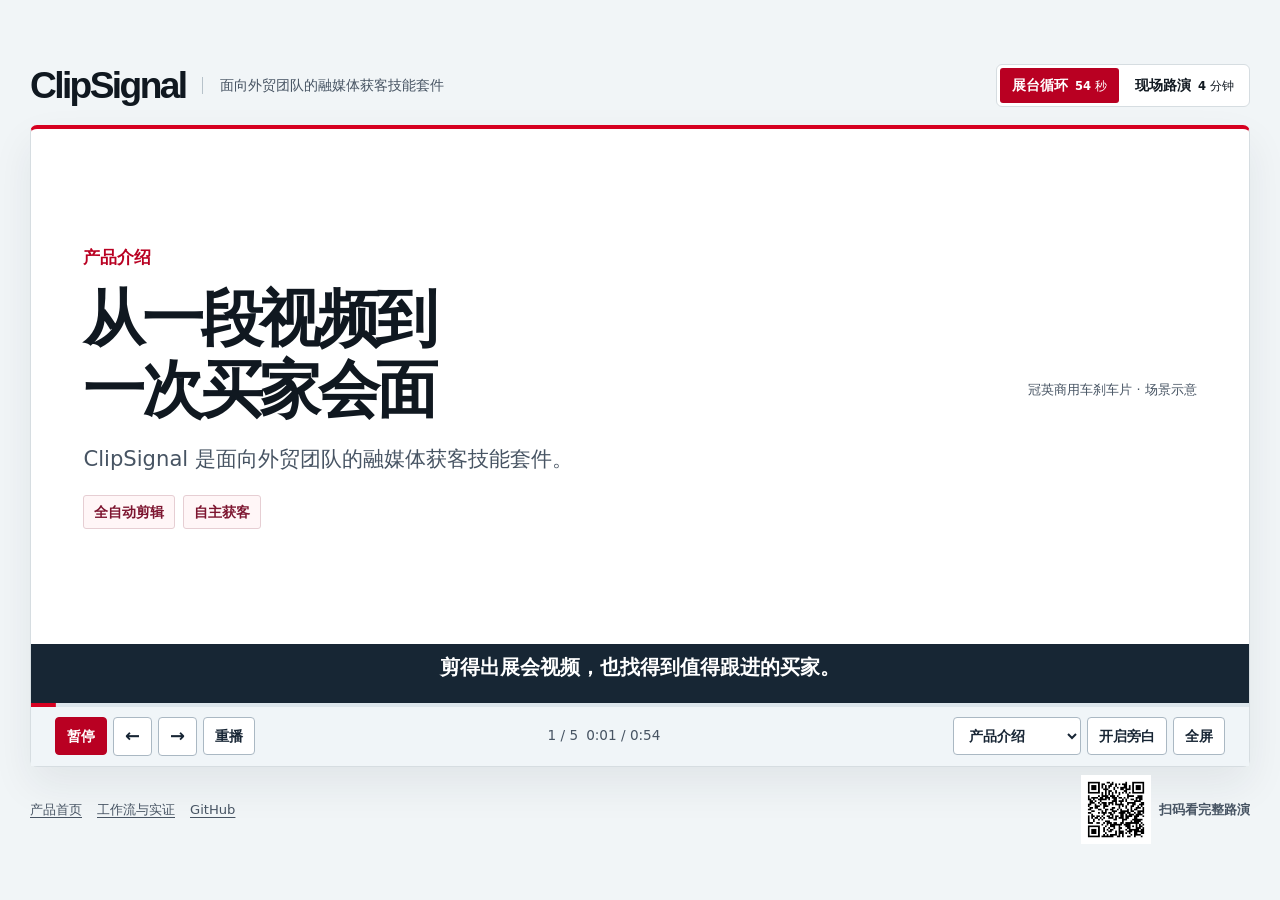
==== site/demo/index.html @ 575a1a0e "Add ClipSignal booth loop and roadshow" ====
<!doctype html>
<html lang="zh-CN">
<head>
  <meta charset="utf-8">
  <meta name="viewport" content="width=device-width, initial-scale=1">
  <title>ClipSignal · 产品演示与路演</title>
  <meta name="description" content="用 54 秒展台循环或 4 分钟现场路演，了解 ClipSignal 的全自动剪辑、自主获客与销售交接。">
  <meta property="og:title" content="ClipSignal · 产品演示与路演">
  <meta property="og:description" content="从企业素材到剪映草稿，从社媒评论到可核验买家。">
  <meta property="og:image" content="https://yuxuan6426.github.io/clipsignal/assets/showcase/case-kooying.webp">
  <link rel="canonical" href="https://yuxuan6426.github.io/clipsignal/demo/">
  <link rel="icon" href="data:,">
  <link rel="stylesheet" href="../style.css">
  <link rel="stylesheet" href="./demo.css">
  <script type="module" src="./demo.js"></script>
</head>
<body class="demo-page">
<a class="skip" href="#demo-main">跳到演示</a>
<main id="demo-main" class="deck">
  <header class="deck-header">
    <a class="deck-brand" href="../"><span>ClipSignal</span><small>面向外贸团队的融媒体获客技能套件</small></a>
    <nav class="deck-modes" aria-label="演示版本">
      <a href="?mode=booth" data-view="booth">展台循环 <small>54 秒</small></a>
      <a href="?mode=pitch" data-view="pitch">现场路演 <small>4 分钟</small></a>
    </nav>
  </header>
  <h1 class="visually-hidden">ClipSignal 产品演示</h1>
  <div class="deck-player" data-player>
    <div class="deck-stage" id="deck-stage" aria-label="演示内容">
      <div data-deck="booth" aria-label="展台循环">
    <section class="deck-slide deck-cover" id="booth-start" data-seconds="7" aria-labelledby="booth-start-title">
      <div class="deck-layout">
        <div class="deck-copy">
          <p class="deck-kicker">产品介绍</p>
          <h2 id="booth-start-title">从一段视频到一次买家会面</h2>
          <p class="deck-desc">ClipSignal 是面向外贸团队的融媒体获客技能套件。</p>
          <ul class="deck-tags" aria-label="关键交付"><li>全自动剪辑</li><li>自主获客</li></ul>
        </div>
        <figure class="deck-photo"><div data-art="case-kooying"></div><figcaption>冠英商用车刹车片 · 场景示意</figcaption></figure>
      </div>
      <div class="deck-transcript" aria-label="本章讲解">
        <p data-cue="0">剪得出展会视频，也找得到值得跟进的买家。</p>
      </div>
    </section>
    <section class="deck-slide" id="booth-edit" data-seconds="12" aria-labelledby="booth-edit-title">
      <div class="deck-layout">
        <div class="deck-copy">
          <p class="deck-kicker">全自动剪辑</p>
          <h2 id="booth-edit-title">已有素材，直接剪成草稿</h2>
          <p class="deck-desc">给 Agent 一条对标视频，它就用工作区素材制作可编辑的剪映草稿。</p>
          <ul class="deck-tags" aria-label="关键交付"><li>可编辑剪映草稿</li><li>缺镜头发补拍邮件</li></ul>
        </div>
        <figure class="deck-photo"><div data-art="scene-01"></div><figcaption>在自家工厂拍摄 · 场景示意</figcaption></figure>
      </div>
      <div class="deck-transcript" aria-label="本章讲解">
        <p data-cue="0">有参考和素材，就能生成剪映草稿。</p>
        <p data-cue="3280">缺什么镜头，按授权发邮件请团队补拍。</p>
      </div>
    </section>
    <section class="deck-slide" id="booth-leads" data-seconds="14" aria-labelledby="booth-leads-title">
      <div class="deck-layout">
        <div class="deck-copy">
          <p class="deck-kicker">自主获客</p>
          <h2 id="booth-leads-title">从一条评论找到一家企业</h2>
          <p class="deck-desc">从作品和评论看到采购线索，再核对作者主页与企业官网。</p>
          <ul class="deck-tags" aria-label="关键交付"><li>候选表</li><li>来源和观察时间</li></ul>
        </div>
        <div class="deck-panel"><p class="deck-panel-label">企业候选卡 · 合成示例</p><blockquote class="deck-quote">“我们在找适配重卡车队的制动件供货商。”</blockquote><dl class="deck-evidence"><div><dt>品类</dt><dd>官网列商用车制动件</dd></div><div><dt>角色</dt><dd>官网列经销服务</dd></div><div><dt>进口能力</dt><dd>待核</dd></div><div><dt>采购需求</dt><dd>评论提供信号，采购授权和规模待核</dd></div></dl></div>
      </div>
      <div class="deck-transcript" aria-label="本章讲解">
        <p data-cue="0">从视频和评论里发现买家信号。</p>
        <p data-cue="2720">回查主页和官网，把核验结果交给销售。</p>
      </div>
    </section>
    <section class="deck-slide" id="booth-outreach" data-seconds="11" aria-labelledby="booth-outreach-title">
      <div class="deck-layout">
        <div class="deck-copy">
          <p class="deck-kicker">邀约与交接</p>
          <h2 id="booth-outreach-title">把线索变成可执行的邀约</h2>
          <p class="deck-desc">通过自研 MCP 接入视频号。买家留下商务联系方式后，按授权进行后续沟通。</p>
          <ul class="deck-tags" aria-label="关键交付"><li>Gmail 邮件</li><li>云蝠智能电话</li></ul>
        </div>
        <figure class="deck-photo"><div data-art="scene-08"></div><figcaption>展会邀约 · 场景示意</figcaption></figure>
      </div>
      <div class="deck-transcript" aria-label="本章讲解">
        <p data-cue="0">视频号工作台随套件开源。</p>
        <p data-cue="2520">后续邀约用 Gmail 邮件或云蝠智能电话。</p>
      </div>
    </section>
    <section class="deck-slide" id="booth-case" data-seconds="10" aria-labelledby="booth-case-title">
      <div class="deck-layout">
        <div class="deck-copy">
          <p class="deck-kicker">冠英展会案例</p>
          <h2 id="booth-case-title">展位见面，或到湖州看工厂</h2>
          <p class="deck-desc">上海法兰克福汽配展 · 2026 年 12 月 2–5 日 · 冠英 1.1N59</p>
          <a class="deck-action" href="?mode=pitch">看 4 分钟完整路演 <span aria-hidden="true">→</span></a>
        </div>
        <figure class="deck-photo"><div data-art="scene-03"></div><figcaption>在自有展台演示 · 场景示意</figcaption></figure>
      </div>
      <div class="deck-transcript" aria-label="本章讲解">
        <p data-cue="0">跟着冠英的一次展会任务，看剪辑、获客和邀约怎样一起完成。</p>
      </div>
    </section>
      </div>
      <div data-deck="pitch" aria-label="现场路演">
    <section class="deck-slide deck-cover" id="pitch-start" data-seconds="18" aria-labelledby="pitch-start-title">
      <div class="deck-layout">
        <div class="deck-copy">
          <p class="deck-kicker">产品定位</p>
          <h2 id="pitch-start-title">把展会内容和海外买家接起来</h2>
          <p class="deck-desc">ClipSignal — 面向外贸团队的融媒体获客技能套件</p>
          <ul class="deck-tags" aria-label="关键交付"><li>剪映草稿与补拍清单</li><li>买家候选与销售交接</li></ul>
        </div>
        <figure class="deck-photo"><div data-art="case-kooying"></div><figcaption>冠英商用车刹车片 · 场景示意</figcaption></figure>
      </div>
      <div class="deck-transcript" aria-label="本章讲解">
        <p data-cue="0">对外贸团队来说，一条短视频可以介绍产品，评论也可能提供采购信号。</p>
        <p data-cue="5880">ClipSignal 把这两件事放进同一个展会任务。</p>
        <p data-cue="9395">团队收到可编辑的剪映草稿，以及能回查的买家候选。</p>
      </div>
    </section>
    <section class="deck-slide" id="pitch-case" data-seconds="22" aria-labelledby="pitch-case-title">
      <div class="deck-layout">
        <div class="deck-copy">
          <p class="deck-kicker">首发企业 · 浙江冠英</p>
          <h2 id="pitch-case-title">让买家在展会找到冠英</h2>
          <p class="deck-desc">首发适配 2026 上海法兰克福汽配展。面向商用车刹车片的进口商、批发商和车桥厂。</p>
          <ul class="deck-tags" aria-label="关键交付"><li>12 月 2–5 日</li><li>上海国家会展中心</li><li>冠英展位 1.1N59</li></ul>
        </div>
        <figure class="deck-photo"><div data-art="scene-03"></div><figcaption>冠英自有展台 · 场景示意</figcaption></figure>
      </div>
      <div class="deck-transcript" aria-label="本章讲解">
        <p data-cue="0">冠英做的是商用车刹车片。</p>
        <p data-cue="2340">一次具体任务，是让合适的进口商、批发商和车桥厂在上海展会看到产品。</p>
        <p data-cue="8725">有兴趣的买家可以在展位见面，也可以把湖州访厂排进行程。</p>
      </div>
    </section>
    <section class="deck-slide" id="pitch-edit" data-seconds="42" aria-labelledby="pitch-edit-title">
      <div class="deck-layout">
        <div class="deck-copy">
          <p class="deck-kicker">交付一 · 全自动剪辑</p>
          <h2 id="pitch-edit-title">参考给 Agent，草稿交给团队</h2>
          <p class="deck-desc">你选参考，也可以让 Agent 根据行业选题找对标。它用企业授权实拍生成草稿，缺镜头就出补拍清单。</p>
          <ol class="deck-steps"><li><strong>拆解参考</strong><span>开场、卖点、证明镜头、字幕和行动引导</span></li><li><strong>组织素材</strong><span>Agent Plan 理解原片音频、镜头和时码，缺片段按授权用 Gmail 发补拍说明</span></li><li><strong>交付剪映</strong><span>组织双语字幕、豆包旁白、原创配乐和过渡页，保留可编辑时间轴</span></li></ol>
        </div>
        <div class="deck-panel"><p class="deck-panel-label">剪映草稿示意</p><div class="timeline" aria-hidden="true"><div><b>实拍</b><i>工厂实拍</i><i>产品近景</i><i>展位</i></div><div><b>字幕</b><i>中英双语字幕</i><i>邀约</i></div><div><b>音频</b><i>旁白</i><i>原创配乐</i></div></div><p class="deck-note">22 秒双语草稿已原生读回，并人工确认在剪映首页可见。</p></div>
      </div>
      <div class="deck-transcript" aria-label="本章讲解">
        <p data-cue="0">团队可以指定一条参考，也可以让 Agent 先查找行业视频。</p>
        <p data-cue="4745">它拆解开场、卖点、证明镜头和节奏，再从工作区的授权实拍里找可用素材。</p>
        <p data-cue="11600">缺少产品近景一类的镜头时，按授权经 Gmail 发出补拍说明，拿到素材继续剪。</p>
        <p data-cue="18525">Agent Plan 分析音频、画面和时码，旁白、字幕、原创配乐各保留轨道。</p>
        <p data-cue="25180">冠英的二十二秒双语草稿已经读回，也确认在剪映首页可见。</p>
      </div>
    </section>
    <section class="deck-slide" id="pitch-leads" data-seconds="43" aria-labelledby="pitch-leads-title">
      <div class="deck-layout">
        <div class="deck-copy">
          <p class="deck-kicker">交付二 · 自主获客</p>
          <h2 id="pitch-leads-title">一条采购信号，一张企业证据卡</h2>
          <p class="deck-desc">博查找站外入口，Chrome 上看 X、Facebook 和 YouTube 的作品、评论及作者主页。视频号由自研 MCP 接入。</p>
          <ol class="deck-steps"><li><strong>找信号</strong><span>明确地区、品类、企业角色和关键词</span></li><li><strong>查企业</strong><span>回到官网或官方名录，核对品类、角色、进口能力和主动需求</span></li><li><strong>交接销售</strong><span>去重后输出候选表、Markdown、JSON 与下一步，附来源和观察时间</span></li></ol>
        </div>
        <div class="deck-panel"><p class="deck-panel-label">企业候选卡 · 合成示例</p><blockquote class="deck-quote">“我们在找适配重卡车队的制动件供货商。”</blockquote><dl class="deck-evidence"><div><dt>品类</dt><dd>官网列商用车制动件</dd></div><div><dt>角色</dt><dd>官网列经销服务</dd></div><div><dt>进口能力</dt><dd>待核</dd></div><div><dt>采购需求</dt><dd>评论提供信号，采购授权和规模待核</dd></div></dl></div>
      </div>
      <div class="deck-transcript" aria-label="本章讲解">
        <p data-cue="0">先把地区、品类和买家角色设清楚。</p>
        <p data-cue="3420">博查负责找入口，Chrome 在公开页面看作品、评论和作者主页。视频号用自研 MCP。</p>
        <p data-cue="10940">例如有人评论正在找重卡制动件供货商，Agent 会回到企业官网核对品类和经销角色。</p>
        <p data-cue="18145">采购需求与进口能力分别记录。评论可以提供信号，确认采购需要进一步的证据。</p>
        <p data-cue="24790">销售接手的是一份去重后的候选表，能回查来源、观察时间和待核项。</p>
      </div>
    </section>
    <section class="deck-slide" id="pitch-outreach" data-seconds="32" aria-labelledby="pitch-outreach-title">
      <div class="deck-layout">
        <div class="deck-copy">
          <p class="deck-kicker">自研接入 · 授权跟进</p>
          <h2 id="pitch-outreach-title">让找到的买家接上销售流程</h2>
          <p class="deck-desc">视频号工作台与 MCP 随套件开源。电话由云蝠智能 VoiceAgent 提供，Windows Codex 接入由 yuxuan6426 构建。</p>
          <div class="deck-links"><a href="https://github.com/yuxuan6426/clipsignal/tree/main/modules/wechat">视频号工作台与 MCP</a><a href="https://www.ccgpt.net/">云蝠智能官网</a><a href="https://github.com/yuxuan6426/yunfu-mcp-windows">Windows Codex MCP</a></div>
        </div>
        <div class="deck-panel"><p class="deck-panel-label">销售收到的交接记录</p><ol class="deck-steps"><li><strong>商务入口</strong><span>记录获准使用的联系方式和来源</span></li><li><strong>邀约回执</strong><span>邮件、通话、回复与预约状态</span></li><li><strong>下一步</strong><span>展位见面、访厂或补问</span></li></ol></div>
      </div>
      <div class="deck-transcript" aria-label="本章讲解">
        <p data-cue="0">视频号工作台把公开作品、可见评论和已关联账号带进同一套核验流程。</p>
        <p data-cue="6355">遇到获准跟进的买家，按平台权限给对方发私信，确认商务联系方式。</p>
        <p data-cue="11865">邮件走 Gmail。电话由云蝠智能拨打，Windows 上的 Codex 接入已开源。</p>
        <p data-cue="17930">把回复、预约和下一步交给销售，销售知道怎样继续。</p>
      </div>
    </section>
    <section class="deck-slide" id="pitch-event" data-seconds="25" aria-labelledby="pitch-event-title">
      <div class="deck-layout">
        <div class="deck-copy">
          <p class="deck-kicker">业务链路 · 展前到展后</p>
          <h2 id="pitch-event-title">让材料、线索和邀约用同一个任务</h2>
          <p class="deck-desc">同一份企业资料、买家画像和活动目标，贯穿两条工作流。</p>
          <ol class="deck-steps"><li><strong>展前</strong><span>工厂实拍、制作剪映草稿、建立买家候选表</span></li><li><strong>展中</strong><span>在自有展台补拍，审核后发布，跟进展位会面或湖州访厂</span></li><li><strong>展后</strong><span>按回执移交有效询盘，把反复出现的买家问题带回下一轮选题</span></li></ol>
        </div>
        <figure class="deck-photo"><div data-art="scene-01"></div><figcaption>展前在工厂实拍 · 场景示意</figcaption></figure>
      </div>
      <div class="deck-transcript" aria-label="本章讲解">
        <p data-cue="0">展前在工厂拍素材，同时核验目标买家。</p>
        <p data-cue="3660">展中补拍、审核发布，按授权跟进展位会面或湖州访厂。</p>
        <p data-cue="8820">展后销售接手有效询盘，内容团队把客户反复问的问题带回下一轮选题。</p>
      </div>
    </section>
    <section class="deck-slide" id="pitch-setup" data-seconds="24" aria-labelledby="pitch-setup-title">
      <div class="deck-layout">
        <div class="deck-copy">
          <p class="deck-kicker">运行与维护</p>
          <h2 id="pitch-setup-title">一句话装载，按任务走完</h2>
          <p class="deck-desc">运行环境为 Windows、Codex、配套 Skills 和隔离环境。总控可按需求运行剪辑、获客或两条并行。</p>
          <ol class="deck-steps"><li><strong>首次配置</strong><span>预检系统工具、Chrome 与 Gmail 插件，以及 Agent Plan、博查和 MCP</span></li><li><strong>故障续跑</strong><span>核对状态，修复可逆故障，复验后从安全断点续跑</span></li><li><strong>积累经验</strong><span>录入已验收做法，下次任务自动查阅</span></li></ol>
        </div>
        <div class="deck-panel"><p class="deck-panel-label">交付给接收团队</p><p class="deck-box-title">Windows + Codex</p><p>安装自检 · 工作流分流 · 本地项目记忆</p><a href="https://github.com/yuxuan6426/clipsignal/blob/main/INSTALL.md">查看安装与权限说明</a></div>
      </div>
      <div class="deck-transcript" aria-label="本章讲解">
        <p data-cue="0">在 Windows 的 Codex 里用一句话装载，先检查工具、插件和服务。</p>
        <p data-cue="5660">总控让两条链独立运行，也可以接到同一件展会任务上。</p>
        <p data-cue="10305">遇到可恢复故障会修复、复验和续跑。验收通过的做法会留给下一次任务。</p>
      </div>
    </section>
    <section class="deck-slide" id="pitch-proof" data-seconds="20" aria-labelledby="pitch-proof-title">
      <div class="deck-layout">
        <div class="deck-copy">
          <p class="deck-kicker">实证 · 冠英案例</p>
          <h2 id="pitch-proof-title">团队已经拿到哪些产物？</h2>
          <p class="deck-desc">已验证项带回执，展会验证项沿触达和预约链逐项收集。</p>
          <a class="deck-action" href="../guide/#proof">查看七项能力与实证 <span aria-hidden="true">→</span></a>
        </div>
        <div class="deck-panel"><p class="deck-panel-label">当前证据</p><div class="proof-group"><strong>已验证</strong><p>22 秒双语剪映草稿、跨平台候选核验、合成销售交接、视频号 MCP 读取、Gmail 测试发送、云蝠测试知识库读回。</p></div><div class="proof-group pending"><strong>展会待验</strong><p>企业账号正式发布、自动私信、邮件送达、实际外呼和到访。</p></div></div>
      </div>
      <div class="deck-transcript" aria-label="本章讲解">
        <p data-cue="0">目前已经验证草稿读回、买家核验和销售交接样例。</p>
        <p data-cue="4580">视频号读取、Gmail 测试发送和云蝠知识库读回也有记录。</p>
        <p data-cue="9440">正式发布、私信、邮件送达、外呼和到访，按展会回执继续验收。</p>
      </div>
    </section>
    <section class="deck-slide" id="pitch-begin" data-seconds="14" aria-labelledby="pitch-begin-title">
      <div class="deck-layout">
        <div class="deck-copy">
          <p class="deck-kicker">开源体验</p>
          <h2 id="pitch-begin-title">在 Codex 发一句话</h2>
          <p class="deck-desc">先跑环境自检和合成候选验收，确认团队此刻能使用哪些工作流。</p>
          <div class="deck-links"><a href="https://github.com/yuxuan6426/clipsignal">GitHub 源码</a><a href="../guide/">完整工作流</a><a href="https://b1x.work/events/competitions/cmp_d76ad4530fe1447d8707d3247ce5c7ad">B1X 参赛页</a></div>
        </div>
        <div class="deck-panel"><p class="deck-panel-label">复制到 Codex</p><p id="demo-prompt" class="deck-prompt">请从 https://github.com/yuxuan6426/clipsignal 安装并装载 ClipSignal，按仓库的 INSTALL.md 运行环境自检和合成候选验收，告诉我当前可用的模块和配置缺项。</p><button class="deck-action" type="button" data-copy hidden>复制提示词</button><span class="copy-status" role="status"></span></div>
      </div>
      <div class="deck-transcript" aria-label="本章讲解">
        <p data-cue="0">打开 GitHub 仓库，在 Windows 的 Codex 发出这条提示词。</p>
        <p data-cue="4840">先跑自检和合成候选，再把你的企业资料与展会目标带进去。</p>
      </div>
    </section>
      </div>
    </div>
    <div class="deck-chrome" data-chrome hidden>
      <p class="deck-caption" data-caption></p>
      <div class="deck-progress" role="progressbar" aria-label="播放进度" aria-valuemin="0" aria-valuemax="100" aria-valuenow="0"><span data-progress></span></div>
      <div class="deck-controls">
        <div class="deck-transport" aria-label="播放器控制" role="group">
          <button class="deck-button is-primary" type="button" data-play aria-keyshortcuts="Space">播放</button>
          <button class="deck-button deck-arrow" type="button" data-prev aria-label="上一章" aria-keyshortcuts="ArrowLeft">←</button>
          <button class="deck-button deck-arrow" type="button" data-next aria-label="下一章" aria-keyshortcuts="ArrowRight">→</button>
          <button class="deck-button" type="button" data-restart>重播</button>
        </div>
        <div class="deck-count" aria-label="当前章节"><span data-count></span><time data-clock>0:00</time></div>
        <div class="deck-options">
          <label class="chapter-label"><span class="visually-hidden">跳到章节</span><select class="deck-button" data-chapter aria-label="跳到章节"></select></label>
          <button class="deck-button" type="button" data-sound>开启旁白</button>
          <button class="deck-button" type="button" data-expand aria-keyshortcuts="F">全屏</button>
        </div>
      </div>
      <span class="visually-hidden" data-announce role="status"></span>
      <audio preload="none" data-narration></audio>
    </div>
  </div>
  <footer class="deck-footer">
    <div><a href="../">产品首页</a><a href="../guide/">工作流与实证</a><a href="https://github.com/yuxuan6426/clipsignal">GitHub</a></div>
    <a class="deck-qr-link" href="?mode=pitch"><figure class="deck-qr"><img src="./media/pitch-qr.png" width="256" height="256" alt="扫码打开 ClipSignal 现场路演"><figcaption>扫码看完整路演</figcaption></figure></a>
  </footer>
</main>
</body>
</html>
---- site/style.css ----
:root {
  color-scheme: light;
  --case-red: #d60020;
  --case-red-dark: #aa0019;
  --case-ink: #101820;
  --case-muted: #404b55;
  --case-line: #dce2e6;
  --case-blue: #e8f3fa;
  --case-gray: #f2f4f5;
  --anchor-offset: 6rem;
  font: 16px/1.6 "Microsoft YaHei", "PingFang SC", system-ui, sans-serif;
  color: var(--case-ink);
  background: #fff;
}
* { box-sizing: border-box; }
body { margin: 0; }
a { color: inherit; text-underline-offset: .22em; }
a:focus-visible, button:focus-visible, summary:focus-visible {
  outline: 3px solid var(--case-red);
  outline-offset: 4px;
}
h2 { line-height: 1.25; margin: 0 0 .7em; }
nav { display: flex; align-items: center; flex-wrap: wrap; }
nav a { text-decoration: none; }
nav a:hover { text-decoration: underline; }
main [id], #main { scroll-margin-top: var(--anchor-offset); }
.skip {
  position: absolute;
  left: 1rem;
  top: -10rem;
  z-index: 4;
  padding: .5rem;
  background: #fff;
}
.skip:focus { top: 1rem; }
.art { display: block; width: 100%; height: auto; }
.prompt { padding: clamp(15px, 3vw, 26px); }
.prompt p { margin: 0 0 1em; overflow-wrap: anywhere; }
.copy-state { display: inline-block; margin-inline-start: .6em; font-size: .83rem; }

.case-shell { width: min(1380px, 92%); margin-inline: auto; }
.case-header { position: sticky; top: 0; z-index: 2; background: #fff; border-bottom: 1px solid var(--case-line); }
.case-header-row { min-height: 70px; display: flex; align-items: center; justify-content: space-between; gap: 20px; }
.case-brand { display: flex; align-items: center; gap: 19px; color: inherit; text-decoration: none; white-space: nowrap; }
.case-brand strong { font-weight: 800; font-size: clamp(1.38rem, 2.3vw, 2.15rem); letter-spacing: -.052em; }
.case-brand span { padding-left: 18px; border-left: 1px solid #bec7ce; line-height: 1.5; }
.case-header nav { gap: clamp(12px, 2.8vw, 41px); font-weight: 600; }
.case-header nav a[aria-current], .case-header nav a:hover { color: var(--case-red-dark); }

.case-hero { overflow: hidden; background: var(--case-blue); }
.case-hero-grid {
  display: grid;
  grid-template-columns: minmax(0, 1fr) minmax(0, 1.05fr);
  align-items: center;
  min-height: clamp(395px, 33vw, 500px);
  gap: 18px;
}
.case-hero-copy { padding-block: clamp(32px, 4vw, 58px); }
.case-event {
  color: var(--case-red-dark);
  font: 750 clamp(.9rem, 1.65vw, 1.5rem)/1.2 Arial, sans-serif;
  text-transform: uppercase;
  letter-spacing: .015em;
  margin: 0 0 .72em;
}
.case-hero h1 { margin: 0; font-size: clamp(2.45rem, 4.8vw, 4.7rem); line-height: 1.12; letter-spacing: -.04em; }
.case-intro {
  font-size: clamp(1rem, 1.45vw, 1.23rem);
  margin: 1.25rem 0 1.45rem;
  max-width: 34em;
  color: #26313a;
}
.case-actions { display: flex; flex-wrap: wrap; gap: 12px; }
.case-button {
  line-height: 1.4;
  font-family: inherit;
  font-weight: 700;
  font-size: 1rem;
  display: inline-flex;
  align-items: center;
  text-decoration: none;
  border: 1px solid var(--case-red);
  border-radius: 2px;
  background: var(--case-red);
  color: #fff;
  padding: .72em 1.25em;
  cursor: pointer;
}
.case-button:not([hidden]):hover { background: var(--case-red-dark); border-color: var(--case-red-dark); color: #fff; }
.case-button[hidden] { display: none; }
.case-outline { color: var(--case-ink); border-color: #9cabb5; background: #fafdff; }
.case-product { position: relative; margin: 0; }
.case-product img {
  display: block;
  width: 100%;
  height: auto;
  mask-image: linear-gradient(90deg, transparent, #000 6%, #000 94%, transparent),
    linear-gradient(180deg, transparent, #000 7%, #000 92%, transparent);
  mask-composite: intersect;
}
.case-product figcaption { margin: 0 .25rem .65rem; color: var(--case-muted); text-align: right; font-size: .8rem; }

.case-facts {
  display: grid;
  grid-template-columns: 1fr 1fr 1.24fr;
  padding-block: clamp(16px, 2.4vw, 30px);
  margin-block: 0;
}
.case-facts div { display: flex; justify-content: center; align-items: baseline; gap: 12px; padding-inline: 9px; }
.case-facts div + div { border-left: 1px solid var(--case-line); }
.case-facts dt { font-size: .89rem; color: var(--case-muted); }
.case-facts dd { margin: 0; font-size: clamp(1.08rem, 2vw, 1.7rem); font-weight: 750; }
.case-facts strong { color: var(--case-red-dark); }

.case-red { background: var(--case-red); color: #fff; padding-block: 15px; text-align: center; }
.case-red h2 { font-size: clamp(1.4rem, 2.55vw, 2.3rem); line-height: 1.25; margin: 0; font-weight: 750; letter-spacing: -.02em; }
.case-outputs { display: grid; grid-template-columns: repeat(2, minmax(0, 1fr)); gap: clamp(18px, 3vw, 46px); padding-block: clamp(24px, 3.4vw, 52px); }
.case-output { display: grid; grid-template-columns: minmax(0, 1fr) minmax(0, 1fr); align-items: start; gap: clamp(14px, 2vw, 29px); }
.case-output-photo .art { aspect-ratio: 1.7; object-fit: cover; }
.case-output h3, .case-timeline h3 { font-size: clamp(1.14rem, 1.8vw, 1.62rem); line-height: 1.25; margin: 0; }
.case-output p, .case-timeline p { color: var(--case-muted); margin: .55em 0; }
.case-output a, .case-tech-links a { color: var(--case-red-dark); font-weight: 650; }

.case-support {
  display: grid;
  grid-template-columns: repeat(2, minmax(0, 1fr));
  gap: clamp(14px, 2.4vw, 34px);
  margin-bottom: clamp(24px, 3.4vw, 52px);
}
.case-channel {
  display: grid;
  grid-template-columns: minmax(86px, 25%) minmax(0, 1fr);
  align-items: start;
  gap: clamp(14px, 2vw, 24px);
  padding: clamp(14px, 2vw, 24px);
  border: 1px solid var(--case-line);
  background: #f7fafc;
}
.case-channel-art .art { aspect-ratio: 3/2; object-fit: cover; }
.case-channel h3 { margin: 0; font-size: clamp(1.12rem, 1.7vw, 1.55rem); line-height: 1.25; }
.case-channel p { margin: .55em 0; color: var(--case-muted); }
.case-channel-links { display: flex; flex-wrap: wrap; gap: .3em 1.25em; }
.case-channel-links a, #wechat.diagram a { color: var(--case-red-dark); font-weight: 650; }

.case-schedule { background: var(--case-gray); padding-block: clamp(26px, 3.4vw, 46px); }
.case-schedule a { color: var(--case-red-dark); font-weight: 650; }
.case-schedule h2, .case-technical h2 { font-size: clamp(1.45rem, 2.3vw, 2rem); letter-spacing: -.025em; }
.case-timeline { display: grid; grid-template-columns: repeat(3, 1fr); }
.case-timeline article { padding-right: clamp(12px, 3vw, 44px); }
.case-timeline article + article { padding-left: clamp(12px, 3vw, 44px); border-left: 1px solid #c7d0d7; }
.case-timeline p { margin-bottom: 0; }
.case-technical { padding-block: clamp(28px, 4vw, 52px); }
.case-tech-links { display: flex; flex-wrap: wrap; gap: 16px 28px; }
.case-setup { max-width: 43rem; margin-top: .9rem; }
.case-setup summary { cursor: pointer; width: fit-content; }
.case-setup .prompt { margin-top: .65rem; background: var(--case-gray); border-radius: 0; }
.case-footer { border-top: 1px solid var(--case-line); padding-block: 19px; }
.case-footer .case-shell { display: flex; align-items: baseline; flex-wrap: wrap; gap: 7px 17px; color: var(--case-muted); }
.case-footer strong { color: var(--case-ink); }
.case-footer a:last-child { margin-inline-start: auto; }

@media (max-width: 860px) {
  .case-hero h1 { font-size: clamp(2.05rem, 5.3vw, 3.7rem); }
  .case-output { grid-template-columns: 1fr; align-content: start; gap: 12px; }
  .case-support { grid-template-columns: 1fr; }
}
@media (max-width: 600px) {
  :root { --anchor-offset: 1rem; }
  .case-shell { width: 91%; }
  .case-header { position: static; }
  .case-header-row { flex-wrap: wrap; min-height: 0; padding-block: 9px; row-gap: 4px; }
  .case-header nav { flex-basis: 100%; font-size: .86rem; justify-content: space-between; padding-block: 4px; }
  .case-brand span { font-size: .91rem; }
  .case-hero-grid, .case-outputs, .case-timeline { grid-template-columns: 1fr; }
  .case-hero-grid { gap: 0; }
  .case-hero-copy { padding-block: 26px 13px; }
  .case-hero h1 { font-size: clamp(1.9rem, 8vw, 3.1rem); }
  .case-intro { margin: .85rem 0 1rem; }
  .case-product { margin-top: 3px; }
  .case-product img { aspect-ratio: 1.8; object-fit: cover; object-position: center; }
  .case-facts div { flex-direction: column; align-items: flex-start; justify-content: flex-start; gap: 1px; padding-inline: 5px; }
  .case-facts div + div { padding-left: 11px; }
  .case-facts { grid-template-columns: .95fr .74fr 1.4fr; }
  .case-facts dd { font-size: .95rem; line-height: 1.4; }
  .case-output { grid-template-columns: minmax(95px, 34%) minmax(0, 1fr); align-items: start; }
  .case-output-photo .art { aspect-ratio: 1.1; }
  .case-output p, .case-channel p { font-size: .93rem; }
  .case-channel { grid-template-columns: minmax(80px, 25%) minmax(0, 1fr); align-items: start; }
  .case-channel-links a { min-height: 34px; display: inline-flex; align-items: center; gap: .25em; }
  .case-setup summary { min-height: 44px; align-content: center; }
  .case-timeline { gap: 14px; }
  .case-timeline article { padding: 0; }
  .case-timeline article + article { border-left: 0; border-top: 1px solid #c7d0d7; padding: 14px 0 0; }
  .case-footer a:last-child { margin: 0; }
}

.guide-intro { padding-block: clamp(26px, 5vw, 65px); }
.guide-intro h1 {
  margin: .4em 0 .3em;
  font-size: clamp(2rem, 4.8vw, 4.3rem);
  line-height: 1.12;
  letter-spacing: -.035em;
}
.guide-intro p { margin: .6em 0 1.3em; color: var(--case-muted); }
.guide-intro nav { gap: 8px 26px; }
.guide-intro nav a { padding-block: .35em; }
.guide-intro a, .guide-title a, .guide-card a, .guide-resources a { color: var(--case-red-dark); }
.guide-intro a:focus-visible, .case-output a:focus-visible { border-radius: 2px; }
.guide-block, .scenes {
  padding-block: clamp(26px, 4vw, 59px);
  border-bottom: 1px solid var(--case-line);
}
.guide-block h2, .scenes h2 { font-size: clamp(1.45rem, 2.65vw, 2.35rem); letter-spacing: -.025em; }
.guide-title { display: flex; flex-wrap: wrap; align-items: baseline; justify-content: space-between; gap: 4px 24px; margin-bottom: 1.1rem; }
.guide-title h2, .guide-title p { margin: 0; }
.guide-title p, .guide-block p { color: var(--case-muted); }
.guide-outputs, .diagram-grid, .scene-grid {
  display: grid;
  grid-template-columns: repeat(2, minmax(0, 1fr));
  gap: clamp(14px, 2vw, 28px);
}
.guide-card { padding: clamp(13px, 2vw, 27px); border: 1px solid var(--case-line); }
.guide-card h3, .diagram h3 { margin: 0 0 .65em; font-size: 1.2rem; line-height: 1.35; }
.guide-card p { margin: .45em 0 .75em; }
.guide-card .art, .scene-tile .art { aspect-ratio: 3/2; object-fit: cover; }
.guide-card .art { margin-bottom: .85rem; }
.diagram { border: 1px solid var(--case-line); padding: clamp(12px, 2.2vw, 25px); min-width: 0; }
.diagram:target { border-color: var(--case-red); box-shadow: inset 3px 0 var(--case-red); }
.diagram p { margin: .8em 0 0; }
.diagram .art { object-fit: contain; }
.guide-steps { margin-top: .75rem; }
.guide-steps summary { color: var(--case-red-dark); font-weight: 650; cursor: pointer; }
.guide-steps ol { margin: .6rem 0 0; padding-inline-start: 1.35rem; color: var(--case-muted); }
.guide-steps li + li { margin-top: .45rem; }
.guide-resources { padding-left: 1.25rem; }
.guide-resources li + li { margin-top: .45rem; }
.scenes { width: min(1380px, 92%); margin-inline: auto; }
.scene-tile h3 { margin: .5em 0 0; font-size: 1rem; }
.scene-tile[hidden] { display: none; }

@media (max-width: 600px) {
  .guide-outputs, .diagram-grid, .scene-grid { grid-template-columns: 1fr; }
  .scenes { width: 91%; }
}

@media (prefers-reduced-motion: no-preference) {
  html { scroll-behavior: smooth; }

  .case-hero-copy { animation: arrive 380ms ease-out; }
  .case-product { animation: arrive 460ms 70ms ease-out backwards; }
  .case-button, .case-header nav a { transition: color 160ms ease, background-color 160ms ease, border-color 160ms ease; }
  .case-output a span, .guide-card a span {
    display: inline-block;
    transition: transform 160ms ease-out;
  }
  .case-output a:hover span, .case-output a:focus-visible span,
  .guide-card a:hover span, .guide-card a:focus-visible span { transform: translateX(3px); }

  @keyframes arrive {
    from { opacity: .58; transform: translateY(8px); }
    to { opacity: 1; transform: translateY(0); }
  }
}
---- site/demo/demo.css ----
.demo-page {
  background: #f1f5f7;
  --deck-line: #d6dde1;
  --deck-dim: #475463;
  --deck-red: #b90022;
}
.visually-hidden {
  position: absolute;
  width: 1px;
  height: 1px;
  padding: 0;
  overflow: hidden;
  clip-path: inset(50%);
  white-space: nowrap;
}
.deck {
  width: min(1600px, calc(100% - 60px));
  min-height: 100svh;
  margin-inline: auto;
  padding: 22px 0 14px;
  display: flex;
  flex-direction: column;
  justify-content: center;
}
.deck:fullscreen {
  width: 100%;
  padding: 24px 4vw 15px;
  overflow: auto;
  background: #f1f5f7;
}
.deck-header, .deck-footer, .deck-controls, .deck-transport, .deck-options {
  display: flex;
  align-items: center;
}
.deck-header {
  justify-content: space-between;
  gap: 14px;
  margin-bottom: 18px;
}
.deck-brand {
  display: flex;
  align-items: center;
  gap: 17px;
  text-decoration: none;
}
.deck-brand > span {
  font-family: Arial, sans-serif;
  font-size: clamp(1.5rem, 3vw, 2.32rem);
  font-weight: 800;
  letter-spacing: -.07em;
  line-height: 1;
}
.deck-brand small {
  border-inline-start: 1px solid #b7c2ca;
  padding-inline-start: 17px;
  color: var(--deck-dim);
  line-height: 1.3;
  font-size: .85rem;
}
.deck-modes {
  justify-content: flex-end;
  gap: 4px;
  padding: 3px;
  border: 1px solid var(--deck-line);
  border-radius: 6px;
  background: #fff;
}
.deck-modes a {
  display: flex;
  align-items: baseline;
  gap: 7px;
  border-radius: 3px;
  padding: 7px 12px;
  font-weight: 750;
  font-size: .85rem;
  white-space: nowrap;
}
.deck-modes a[aria-current] {
  color: #fff;
  background: var(--deck-red);
}
.deck-modes small {
  font-size: .72rem;
  font-weight: 550;
}
.deck-player {
  background: #fff;
  border: 1px solid var(--deck-line);
  border-top: 4px solid var(--case-red);
  border-radius: 7px;
  box-shadow: 0 18px 42px #1e293b13;
}
.deck-slide {
  padding: clamp(22px, 4.1vw, 69px);
  border-bottom: 1px solid var(--deck-line);
}
.deck[data-ready] .deck-slide { border-bottom: 0; }
.deck-layout {
  display: grid;
  align-items: center;
  grid-template-columns: minmax(0, 1.02fr) minmax(0, 1fr);
  gap: clamp(25px, 4.4vw, 76px);
  min-height: clamp(300px, 60svh - 130px, 480px);
}
.deck-copy, .deck-panel, .deck-photo { min-width: 0; }
.deck[data-ready] .deck-slide:not([hidden]) .deck-layout {
  animation: deck-appear .3s ease-out both;
}
@keyframes deck-appear {
  from { opacity: 0; transform: translateY(5px); }
  to { opacity: 1; transform: translateY(0); }
}
.deck-kicker {
  margin: 0 0 .8em;
  color: var(--deck-red);
  font-size: clamp(.85rem, 1.3vw, 1.12rem);
  font-weight: 800;
}
.deck-slide h2 {
  font-size: clamp(2rem, 4.3vw, 4.95rem);
  letter-spacing: -.055em;
  line-height: 1.13;
  margin: 0;
  text-wrap: balance;
}
.deck-cover h2 { font-size: clamp(2.5rem, 4.85vw, 5.35rem); }
.deck-desc {
  margin: .85em 0 0;
  color: var(--deck-dim);
  font-size: clamp(1rem, 1.65vw, 1.55rem);
  line-height: 1.52;
}
.deck-photo { margin: 0; }
.deck-photo > div {
  background: #e5eff6;
  border-radius: 4px;
  overflow: hidden;
}
.deck-photo img {
  width: 100%;
  max-height: min(48svh, 520px);
  aspect-ratio: 3 / 2;
  object-fit: cover;
}
.deck-photo figcaption {
  margin-top: 7px;
  text-align: right;
  color: var(--deck-dim);
  font-size: .8rem;
}
.deck-tags {
  list-style: none;
  margin: 20px 0 0;
  padding: 0;
  display: flex;
  gap: 8px;
  flex-wrap: wrap;
}
.deck-tags li {
  padding: 5px 10px;
  border: 1px solid #e6ced3;
  border-radius: 3px;
  color: #7d1530;
  background: #fff6f7;
  font-weight: 750;
  font-size: clamp(.8rem, 1.1vw, 1rem);
}
.deck-steps {
  display: grid;
  list-style: none;
  padding: 0;
  margin: 18px 0 0;
  gap: 0;
}
.deck-steps li {
  display: grid;
  grid-template-columns: minmax(3.5em, auto) 1fr;
  align-items: baseline;
  gap: 11px;
  padding: 7px 0;
  border-bottom: 1px solid var(--deck-line);
  line-height: 1.38;
}
.deck-steps li:last-child { border-bottom: 0; }
.deck-steps strong { font-weight: 800; }
.deck-steps span { color: var(--deck-dim); }
.deck-panel {
  border: 1px solid #cddce5;
  border-radius: 5px;
  background: #edf5fa;
  padding: clamp(17px, 2.6vw, 39px);
  font-size: clamp(.95rem, 1.35vw, 1.2rem);
}
.deck-panel-label {
  margin: 0 0 .65em;
  font-weight: 800;
  color: #3d4e5e;
  font-size: .85em;
}
.deck-panel .deck-steps { margin-top: 3px; }
.deck-quote {
  margin: .25em 0 .7em;
  font-size: clamp(1.1rem, 2vw, 1.9rem);
  line-height: 1.35;
  font-weight: 750;
}
.deck-evidence { margin: 0; }
.deck-evidence > div {
  display: grid;
  grid-template-columns: 5em 1fr;
  gap: 12px;
  border-top: 1px solid #cfdae2;
  padding: .45em 0;
  align-items: baseline;
}
.deck-evidence dt { font-weight: 800; }
.deck-evidence dd { margin: 0; }
.deck-panel .deck-box-title {
  font-size: clamp(1.5rem, 3.6vw, 3.2rem);
  font-weight: 800;
  line-height: 1.08;
  letter-spacing: -.055em;
  margin: .35em 0;
}
.timeline {
  padding: 9px;
  background: #fff;
  border: 1px solid #d3e0e8;
  border-radius: 4px;
}
.timeline > div {
  display: grid;
  grid-template-columns: 2.9em repeat(3, minmax(0, 1fr));
  gap: 4px;
  align-items: center;
  margin: 4px 0;
  font-size: .82em;
}
.timeline b { padding-inline-start: 4px; }
.timeline i {
  font-style: normal;
  font-weight: 680;
  text-align: center;
  padding: .46em .15em;
  border-radius: 3px;
  background: #dbeefa;
}
.timeline div:nth-child(2) i { background: #f9e0e5; }
.timeline div:nth-child(3) i { background: #dbeee7; }
.timeline div:nth-child(2) i:first-of-type,
.timeline div:nth-child(3) i:last-of-type { grid-column: span 2; }
.deck-note { margin: .8em 0 0; }
.proof-group + .proof-group { margin-top: 11px; border-top: 1px solid #ccdae4; padding-top: 11px; }
.proof-group strong { color: #12533f; }
.proof-group.pending strong { color: #78391c; }
.proof-group p { margin: .35em 0 0; }
.deck-prompt {
  margin: .65em 0 1em;
  overflow-wrap: anywhere;
  line-height: 1.56;
}
.copy-status { display: inline-block; margin-inline-start: 8px; font-size: .83em; }
.deck-links {
  display: flex;
  flex-wrap: wrap;
  gap: 7px 17px;
  margin-top: 17px;
  font-weight: 750;
  color: var(--deck-red);
}
.deck-action, .deck-button {
  font: inherit;
  font-size: .88rem;
  font-weight: 720;
  cursor: pointer;
  padding: 7px 11px;
  min-height: 38px;
  border: 1px solid #aab8c3;
  border-radius: 4px;
  background: white;
  color: #172534;
}
.deck-button:hover { background: #e8f0f5; }
.deck-button:disabled { opacity: .54; cursor: default; }
.deck-action, .deck-button.is-primary {
  color: #fff;
  background: var(--deck-red);
  border-color: var(--deck-red);
  text-decoration: none;
}
.deck-action:not([hidden]) { display: inline-block; margin-top: 13px; }
.deck-panel .deck-action { margin: 0; }
.deck-action:hover, .deck-button.is-primary:hover { background: #94001b; }
.deck-arrow { font-size: 1.12rem; padding-block: 4px; }
.deck-controls {
  padding: 10px clamp(10px, 2vw, 24px);
  justify-content: space-between;
  flex-wrap: wrap;
  gap: 8px;
  background: #f0f5f8;
}
.deck-transport, .deck-options { flex-wrap: wrap; gap: 6px; }
.chapter-label select { max-width: 190px; }
.deck-count {
  display: flex;
  gap: 8px;
  font-size: .85rem;
  color: var(--deck-dim);
  font-variant-numeric: tabular-nums;
}
.deck-caption {
  margin: 0;
  padding: 10px clamp(14px, 2vw, 24px);
  min-height: 2.95em;
  background: #172634;
  color: #fff;
  text-align: center;
  font-weight: 650;
  font-size: clamp(.95rem, 1.55vw, 1.34rem);
  line-height: 1.42;
}
.deck-progress { height: 4px; background: #dce6ec; }
.deck-progress span {
  display: block;
  width: 100%;
  height: 100%;
  background: var(--case-red);
  transform: scaleX(0);
  transform-origin: left;
}
.deck-transcript {
  border-inline-start: 3px solid #c9d8e2;
  padding-inline-start: 13px;
  margin-top: 17px;
  color: var(--deck-dim);
}
.deck-transcript p { margin: .3em 0; }
.deck[data-ready] .deck-transcript { display: none; }
.deck-footer {
  justify-content: space-between;
  align-items: center;
  flex-wrap: wrap;
  gap: 6px 14px;
  padding-top: 8px;
  font-size: .82rem;
  color: var(--deck-dim);
}
.deck-footer > div { display: flex; flex-wrap: wrap; gap: 5px 15px; }
.deck-qr-link { text-decoration: none; }
.deck-qr {
  display: flex;
  align-items: center;
  gap: 8px;
  margin: 0;
  font-weight: 750;
}
.deck-qr img { width: clamp(57px, 5.45vw, 96px); height: auto; }
@media (max-height: 790px) and (min-width: 761px) {
  .deck { padding-top: 13px; }
  .deck-header { margin-bottom: 11px; }
  .deck-slide { padding-block: clamp(18px, 3.8vh, 32px); }
  .deck-slide h2 { font-size: clamp(2rem, 4.1vw, 3.75rem); }
  .deck-photo img { max-height: 44svh; }
}
@media (max-width: 760px) {
  .deck { width: calc(100% - 22px); padding-top: 14px; justify-content: flex-start; }
  .deck-header { align-items: flex-start; flex-direction: column; margin-bottom: 11px; }
  .deck-brand { gap: 10px; }
  .deck-brand small { padding-inline-start: 10px; font-size: .74rem; }
  .deck[data-ready] .deck-player {
    display: grid;
    grid-template-rows: minmax(0, 1fr) auto;
    max-height: calc(100svh - 152px);
  }
  .deck[data-ready] .deck-stage { overflow-y: auto; }
  .deck-layout { grid-template-columns: 1fr; gap: 15px; min-height: 0; }
  .deck-slide { padding: 18px 15px; }
  .deck-slide h2 { font-size: clamp(1.85rem, 7vw, 3rem); }
  .deck-photo img { aspect-ratio: 2 / 1; max-height: 230px; }
  .deck-photo figcaption { font-size: .72rem; }
  .deck-desc { margin-top: .65em; }
  .deck-tags { margin-top: 11px; }
  .deck-steps li { padding-block: 5px; }
  .deck-controls { display: grid; grid-template-columns: minmax(0, 1fr) auto; }
  .deck-options { grid-column: 1 / -1; }
  .deck-count { justify-self: end; }
  .chapter-label select { max-width: 145px; }
  .deck:fullscreen { padding-inline: 12px; }
}
@media (max-width: 365px) {
  .deck-brand small { max-width: 11em; }
  .deck-button { padding-inline: 7px; }
  .deck-count { gap: 4px; font-size: .75rem; }
}
@media (prefers-reduced-motion: reduce) {
  .deck[data-ready] .deck-slide:not([hidden]) .deck-layout { animation: none; }
}
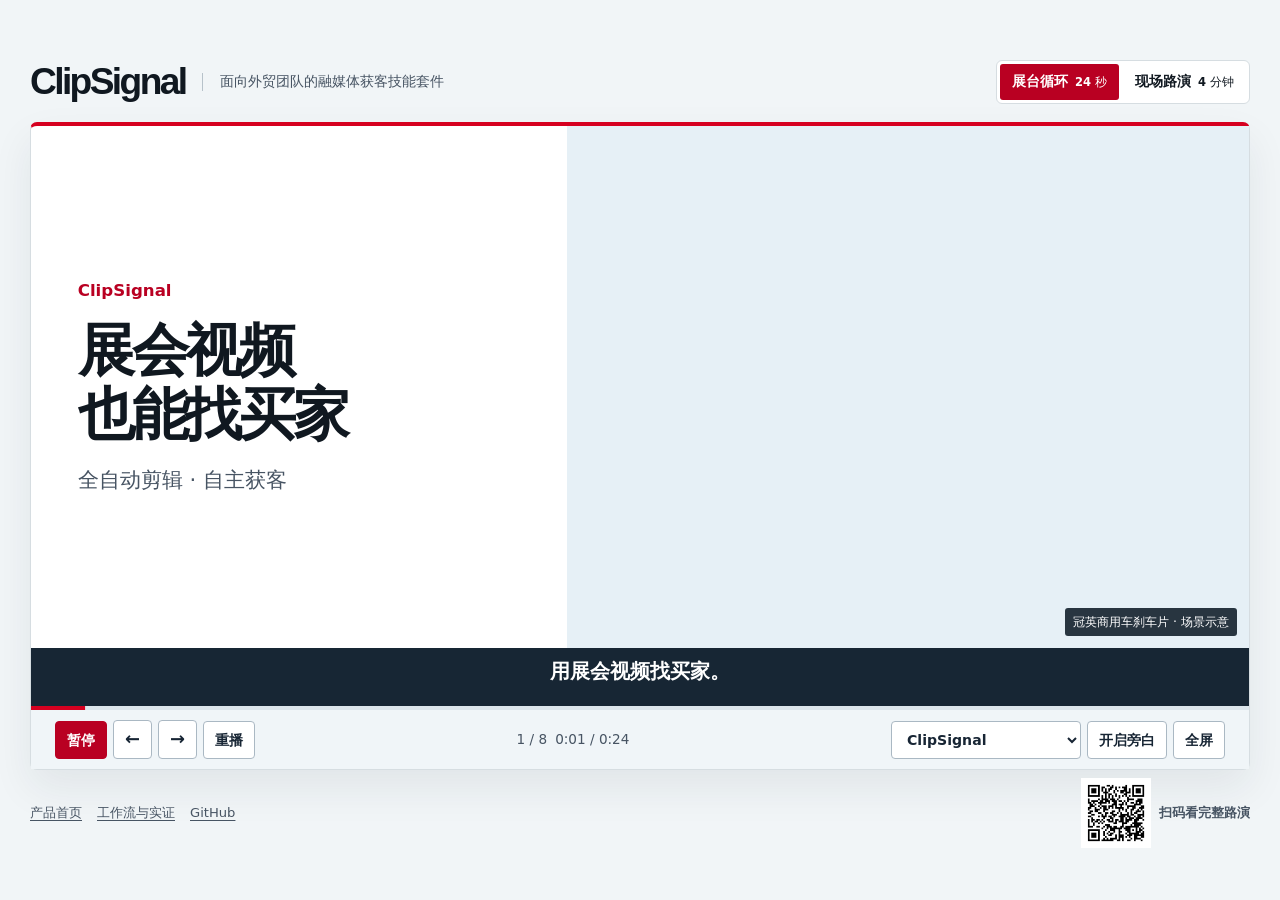
==== commit 9f2fa5b4: "Edit the booth demo into a 24-second teaser" ====
--- a/site/demo/index.html
+++ b/site/demo/index.html
@@ -4,7 +4,7 @@
   <meta charset="utf-8">
   <meta name="viewport" content="width=device-width, initial-scale=1">
   <title>ClipSignal · 产品演示与路演</title>
-  <meta name="description" content="用 54 秒展台循环或 4 分钟现场路演，了解 ClipSignal 的全自动剪辑、自主获客与销售交接。">
+  <meta name="description" content="用 24 秒展台循环或 4 分钟现场路演，了解 ClipSignal 的全自动剪辑、自主获客与销售交接。">
   <meta property="og:title" content="ClipSignal · 产品演示与路演">
   <meta property="og:description" content="从企业素材到剪映草稿，从社媒评论到可核验买家。">
   <meta property="og:image" content="https://yuxuan6426.github.io/clipsignal/assets/showcase/case-kooying.webp">
@@ -20,7 +20,7 @@
   <header class="deck-header">
     <a class="deck-brand" href="../"><span>ClipSignal</span><small>面向外贸团队的融媒体获客技能套件</small></a>
     <nav class="deck-modes" aria-label="演示版本">
-      <a href="?mode=booth" data-view="booth">展台循环 <small>54 秒</small></a>
+      <a href="?mode=booth" data-view="booth">展台循环 <small>24 秒</small></a>
       <a href="?mode=pitch" data-view="pitch">现场路演 <small>4 分钟</small></a>
     </nav>
   </header>
@@ -28,77 +28,132 @@
   <div class="deck-player" data-player>
     <div class="deck-stage" id="deck-stage" aria-label="演示内容">
       <div data-deck="booth" aria-label="展台循环">
-    <section class="deck-slide deck-cover" id="booth-start" data-seconds="7" aria-labelledby="booth-start-title">
-      <div class="deck-layout">
-        <div class="deck-copy">
-          <p class="deck-kicker">产品介绍</p>
-          <h2 id="booth-start-title">从一段视频到一次买家会面</h2>
-          <p class="deck-desc">ClipSignal 是面向外贸团队的融媒体获客技能套件。</p>
-          <ul class="deck-tags" aria-label="关键交付"><li>全自动剪辑</li><li>自主获客</li></ul>
-        </div>
-        <figure class="deck-photo"><div data-art="case-kooying"></div><figcaption>冠英商用车刹车片 · 场景示意</figcaption></figure>
-      </div>
-      <div class="deck-transcript" aria-label="本章讲解">
-        <p data-cue="0">剪得出展会视频，也找得到值得跟进的买家。</p>
-      </div>
-    </section>
-    <section class="deck-slide" id="booth-edit" data-seconds="12" aria-labelledby="booth-edit-title">
-      <div class="deck-layout">
+    <section class="deck-slide booth-slide" id="booth-start" data-seconds="2" aria-labelledby="booth-start-title">
+      <div class="booth-layout">
+        <div class="deck-copy">
+          <p class="deck-kicker">ClipSignal</p>
+          <h2 id="booth-start-title">展会视频<br>也能找买家</h2>
+          <p class="deck-desc">全自动剪辑 · 自主获客</p>
+        </div>
+        <figure class="booth-photo">
+          <div data-art="case-kooying"></div>
+          <figcaption>冠英商用车刹车片 · 场景示意</figcaption>
+        </figure>
+      </div>
+      <div class="deck-transcript" aria-label="本镜讲解">
+        <p data-cue="0">用展会视频找买家。</p>
+      </div>
+    </section>
+    <section class="deck-slide booth-slide" id="booth-reference" data-seconds="3" aria-labelledby="booth-reference-title">
+      <div class="booth-layout">
         <div class="deck-copy">
           <p class="deck-kicker">全自动剪辑</p>
-          <h2 id="booth-edit-title">已有素材，直接剪成草稿</h2>
-          <p class="deck-desc">给 Agent 一条对标视频，它就用工作区素材制作可编辑的剪映草稿。</p>
-          <ul class="deck-tags" aria-label="关键交付"><li>可编辑剪映草稿</li><li>缺镜头发补拍邮件</li></ul>
-        </div>
-        <figure class="deck-photo"><div data-art="scene-01"></div><figcaption>在自家工厂拍摄 · 场景示意</figcaption></figure>
-      </div>
-      <div class="deck-transcript" aria-label="本章讲解">
-        <p data-cue="0">有参考和素材，就能生成剪映草稿。</p>
-        <p data-cue="3280">缺什么镜头，按授权发邮件请团队补拍。</p>
-      </div>
-    </section>
-    <section class="deck-slide" id="booth-leads" data-seconds="14" aria-labelledby="booth-leads-title">
-      <div class="deck-layout">
+          <h2 id="booth-reference-title">给一条参考片</h2>
+          <p class="deck-desc">用你自己的工厂或展台实拍</p>
+        </div>
+        <figure class="booth-photo">
+          <div data-art="scene-01"></div>
+          <figcaption>工厂实拍 · 场景示意</figcaption>
+        </figure>
+      </div>
+      <div class="deck-transcript" aria-label="本镜讲解">
+        <p data-cue="0">给参考，用自己的实拍。</p>
+      </div>
+    </section>
+    <section class="deck-slide booth-slide" id="booth-edit" data-seconds="3" aria-labelledby="booth-edit-title">
+      <div class="booth-layout">
+        <div class="deck-copy">
+          <p class="deck-kicker">全自动剪辑</p>
+          <h2 id="booth-edit-title">直接出<br>剪映草稿</h2>
+          <p class="deck-desc">双语字幕 · 可编辑时间轴</p>
+        </div>
+        <figure class="booth-photo">
+          <div data-art="scene-05"></div>
+          <figcaption>剪映时间轴 · 场景示意</figcaption>
+        </figure>
+      </div>
+      <div class="deck-transcript" aria-label="本镜讲解">
+        <p data-cue="0">直接交付剪映草稿。</p>
+      </div>
+    </section>
+    <section class="deck-slide booth-slide" id="booth-reshoot" data-seconds="3" aria-labelledby="booth-reshoot-title">
+      <div class="booth-layout">
+        <div class="deck-copy">
+          <p class="deck-kicker">素材不足时</p>
+          <h2 id="booth-reshoot-title">缺镜头？<br>邮件补拍</h2>
+          <p class="deck-desc">收到素材接着剪</p>
+        </div>
+        <figure class="booth-photo">
+          <div data-art="scene-02"></div>
+          <figcaption>补拍分镜 · 场景示意</figcaption>
+        </figure>
+      </div>
+      <div class="deck-transcript" aria-label="本镜讲解">
+        <p data-cue="0">缺镜头，邮件补拍。</p>
+      </div>
+    </section>
+    <section class="deck-slide booth-slide" id="booth-leads" data-seconds="3" aria-labelledby="booth-leads-title">
+      <div class="booth-layout">
         <div class="deck-copy">
           <p class="deck-kicker">自主获客</p>
-          <h2 id="booth-leads-title">从一条评论找到一家企业</h2>
-          <p class="deck-desc">从作品和评论看到采购线索，再核对作者主页与企业官网。</p>
-          <ul class="deck-tags" aria-label="关键交付"><li>候选表</li><li>来源和观察时间</li></ul>
-        </div>
-        <div class="deck-panel"><p class="deck-panel-label">企业候选卡 · 合成示例</p><blockquote class="deck-quote">“我们在找适配重卡车队的制动件供货商。”</blockquote><dl class="deck-evidence"><div><dt>品类</dt><dd>官网列商用车制动件</dd></div><div><dt>角色</dt><dd>官网列经销服务</dd></div><div><dt>进口能力</dt><dd>待核</dd></div><div><dt>采购需求</dt><dd>评论提供信号，采购授权和规模待核</dd></div></dl></div>
-      </div>
-      <div class="deck-transcript" aria-label="本章讲解">
-        <p data-cue="0">从视频和评论里发现买家信号。</p>
-        <p data-cue="2720">回查主页和官网，把核验结果交给销售。</p>
-      </div>
-    </section>
-    <section class="deck-slide" id="booth-outreach" data-seconds="11" aria-labelledby="booth-outreach-title">
-      <div class="deck-layout">
-        <div class="deck-copy">
-          <p class="deck-kicker">邀约与交接</p>
-          <h2 id="booth-outreach-title">把线索变成可执行的邀约</h2>
-          <p class="deck-desc">通过自研 MCP 接入视频号。买家留下商务联系方式后，按授权进行后续沟通。</p>
-          <ul class="deck-tags" aria-label="关键交付"><li>Gmail 邮件</li><li>云蝠智能电话</li></ul>
-        </div>
-        <figure class="deck-photo"><div data-art="scene-08"></div><figcaption>展会邀约 · 场景示意</figcaption></figure>
-      </div>
-      <div class="deck-transcript" aria-label="本章讲解">
-        <p data-cue="0">视频号工作台随套件开源。</p>
-        <p data-cue="2520">后续邀约用 Gmail 邮件或云蝠智能电话。</p>
-      </div>
-    </section>
-    <section class="deck-slide" id="booth-case" data-seconds="10" aria-labelledby="booth-case-title">
-      <div class="deck-layout">
-        <div class="deck-copy">
-          <p class="deck-kicker">冠英展会案例</p>
-          <h2 id="booth-case-title">展位见面，或到湖州看工厂</h2>
-          <p class="deck-desc">上海法兰克福汽配展 · 2026 年 12 月 2–5 日 · 冠英 1.1N59</p>
-          <a class="deck-action" href="?mode=pitch">看 4 分钟完整路演 <span aria-hidden="true">→</span></a>
-        </div>
-        <figure class="deck-photo"><div data-art="scene-03"></div><figcaption>在自有展台演示 · 场景示意</figcaption></figure>
-      </div>
-      <div class="deck-transcript" aria-label="本章讲解">
-        <p data-cue="0">跟着冠英的一次展会任务，看剪辑、获客和邀约怎样一起完成。</p>
+          <h2 id="booth-leads-title">从评论<br>找买家</h2>
+          <p class="deck-desc">视频号 · Facebook · X · YouTube</p>
+        </div>
+        <figure class="booth-photo">
+          <div data-art="scene-07"></div>
+          <figcaption>作品与评论 · 场景示意</figcaption>
+        </figure>
+      </div>
+      <div class="deck-transcript" aria-label="本镜讲解">
+        <p data-cue="0">看作品和评论，找买家。</p>
+      </div>
+    </section>
+    <section class="deck-slide booth-slide" id="booth-verify" data-seconds="3" aria-labelledby="booth-verify-title">
+      <div class="booth-layout">
+        <div class="deck-copy">
+          <p class="deck-kicker">自主获客</p>
+          <h2 id="booth-verify-title">点主页<br>查官网</h2>
+          <p class="deck-desc">留下可回查的企业线索</p>
+        </div>
+        <figure class="booth-photo">
+          <div data-art="scene-06"></div>
+          <figcaption>企业核验 · 场景示意</figcaption>
+        </figure>
+      </div>
+      <div class="deck-transcript" aria-label="本镜讲解">
+        <p data-cue="0">核对主页和企业官网。</p>
+      </div>
+    </section>
+    <section class="deck-slide booth-slide" id="booth-outreach" data-seconds="3" aria-labelledby="booth-outreach-title">
+      <div class="booth-layout">
+        <div class="deck-copy">
+          <p class="deck-kicker">销售跟进</p>
+          <h2 id="booth-outreach-title">发邮件<br>打电话约见</h2>
+          <p class="deck-desc">按授权使用 Gmail 与云蝠智能</p>
+        </div>
+        <figure class="booth-photo">
+          <div data-art="scene-08"></div>
+          <figcaption>展会邀约 · 场景示意</figcaption>
+        </figure>
+      </div>
+      <div class="deck-transcript" aria-label="本镜讲解">
+        <p data-cue="0">用邮件和电话跟进。</p>
+      </div>
+    </section>
+    <section class="deck-slide booth-slide booth-close" id="booth-case" data-seconds="4" aria-labelledby="booth-case-title">
+      <div class="booth-layout">
+        <div class="deck-copy">
+          <p class="deck-kicker">ClipSignal · 冠英展会案例</p>
+          <h2 id="booth-case-title">想看实际效果？<br>现场问我们</h2>
+          <p class="deck-desc">也可扫码看完整路演</p>
+        </div>
+        <figure class="booth-photo">
+          <div data-art="scene-03"></div>
+          <figcaption>在自有展台演示 · 场景示意</figcaption>
+        </figure>
+      </div>
+      <div class="deck-transcript" aria-label="本镜讲解">
+        <p data-cue="0">想看实际效果？现场问我们。</p>
       </div>
     </section>
       </div>
--- a/site/demo/demo.css
+++ b/site/demo/demo.css
@@ -395,3 +395,48 @@
 @media (prefers-reduced-motion: reduce) {
   .deck[data-ready] .deck-slide:not([hidden]) .deck-layout { animation: none; }
 }
+
+.booth-slide { padding: 0; }
+.booth-layout {
+  display: grid;
+  grid-template-columns: minmax(0, .88fr) minmax(0, 1.12fr);
+  min-height: clamp(340px, 58svh, 575px);
+}
+.booth-slide .deck-copy {
+  align-self: center;
+  padding: clamp(25px, 3.65vw, 59px);
+}
+.booth-slide h2 {
+  font-size: clamp(2.55rem, 4.45vw, 5rem);
+  text-wrap: wrap;
+}
+.booth-close { background: var(--deck-red); color: white; }
+.booth-close .deck-kicker, .booth-close .deck-desc { color: #fff; }
+.booth-photo { margin: 0; position: relative; overflow: hidden; background: #e6f0f6; }
+.booth-photo > div { position: absolute; inset: 0; }
+.booth-photo img {
+  width: 100%;
+  height: 100%;
+  object-fit: cover;
+}
+.booth-photo figcaption {
+  position: absolute;
+  inset: auto 12px 12px auto;
+  padding: 4px 8px;
+  border-radius: 3px;
+  background: #15222de6;
+  color: #fff;
+  font-size: .78rem;
+}
+@media (max-width: 760px) {
+  .booth-layout { grid-template-columns: 1fr; min-height: 0; }
+  .booth-slide .deck-copy {
+    min-height: 200px;
+    display: flex;
+    flex-direction: column;
+    justify-content: center;
+    padding: 18px;
+  }
+  .booth-slide h2 { font-size: clamp(2rem, 8.8vw, 3.35rem); }
+  .booth-photo { height: clamp(150px, 28svh, 240px); }
+}
